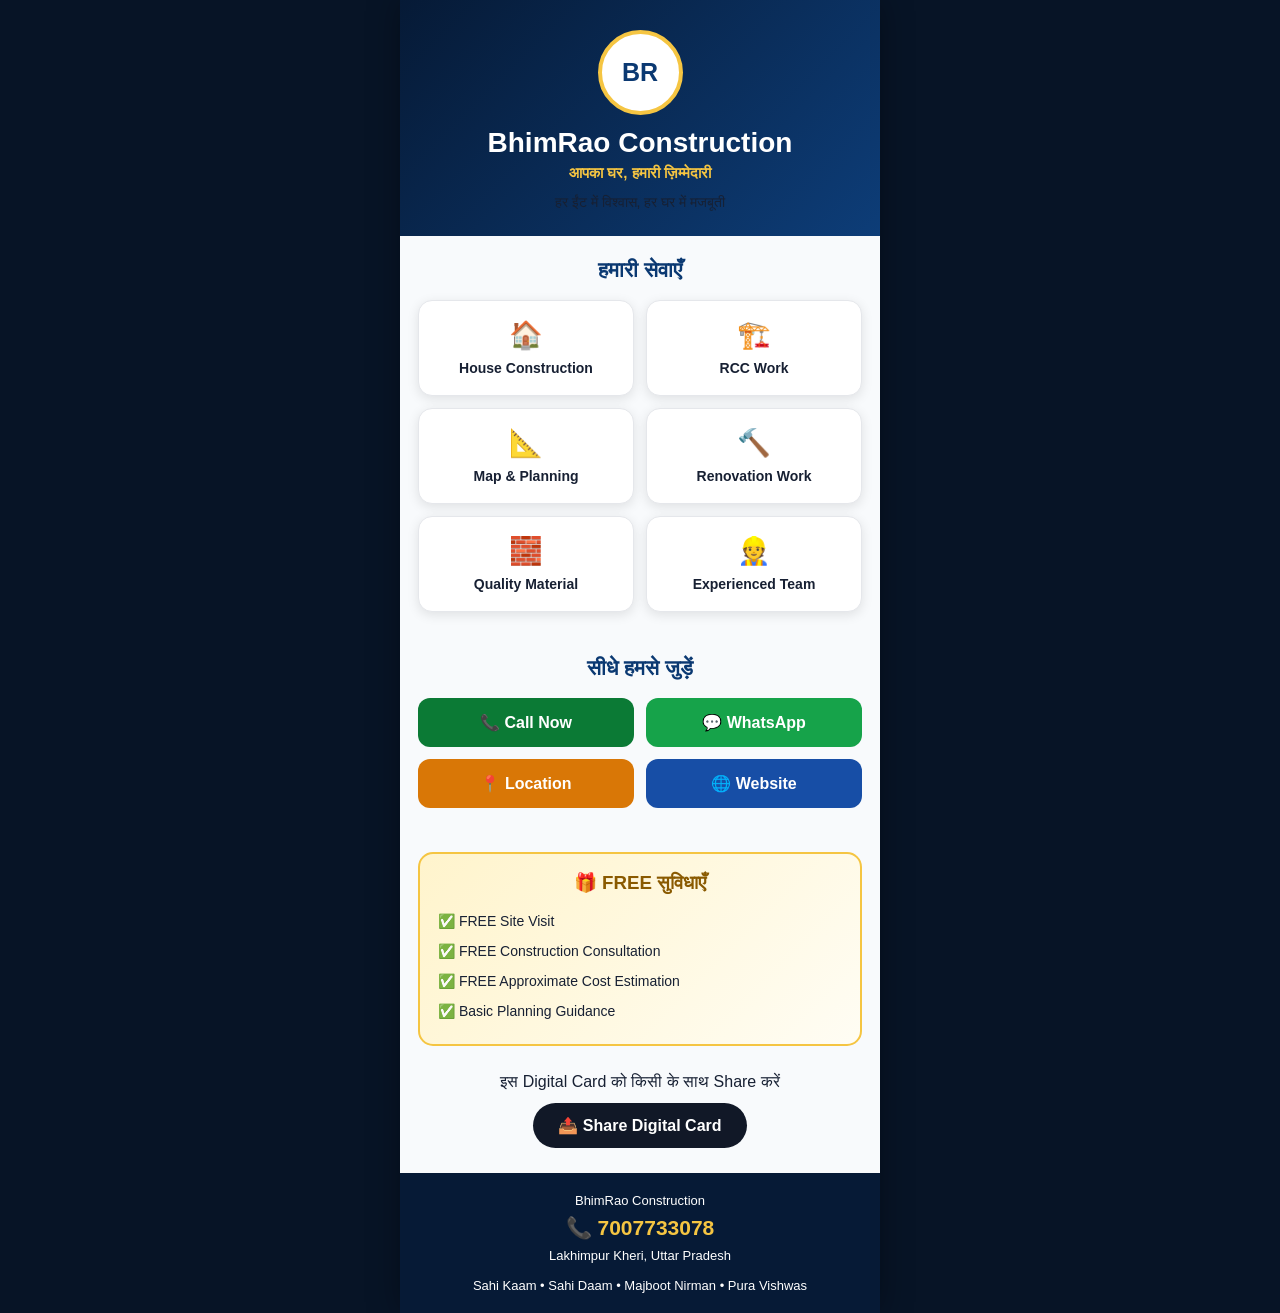
==== digital-card.html @ 35ced1f7 "Create digital-card.html" ====
<!DOCTYPE html>
<html lang="hi">
<head>
<meta charset="UTF-8">
<meta name="viewport" content="width=device-width, initial-scale=1.0">

<title>BhimRao Construction | Digital Visiting Card</title>

<style>
*{
    box-sizing:border-box;
    margin:0;
    padding:0;
}

body{
    font-family:Arial, sans-serif;
    background:#071426;
    color:#ffffff;
    min-height:100vh;
}

.card{
    width:100%;
    max-width:480px;
    margin:auto;
    background:#f8fafc;
    color:#172033;
    min-height:100vh;
    box-shadow:0 0 30px rgba(0,0,0,.35);
}

/* HEADER */
.header{
    background:linear-gradient(135deg,#061a36,#0d3d78);
    padding:30px 20px 25px;
    text-align:center;
}

.logo{
    width:85px;
    height:85px;
    border-radius:50%;
    background:#ffffff;
    margin:0 auto 12px;
    display:flex;
    align-items:center;
    justify-content:center;
    color:#0b3972;
    font-size:25px;
    font-weight:900;
    border:4px solid #f5c542;
}

.header h1{
    font-size:28px;
    color:#ffffff;
}

.header h2{
    font-size:15px;
    color:#f5c542;
    margin-top:5px;
}

.tagline{
    margin-top:12px;
    font-size:14px;
}

/* SERVICES */
.section{
    padding:22px 18px;
}

.section-title{
    text-align:center;
    font-size:21px;
    color:#0b3972;
    margin-bottom:18px;
}

.services{
    display:grid;
    grid-template-columns:1fr 1fr;
    gap:12px;
}

.service{
    background:white;
    border-radius:14px;
    padding:18px 10px;
    text-align:center;
    box-shadow:0 3px 12px rgba(0,0,0,.10);
    border:1px solid #e5e7eb;
}

.service-icon{
    font-size:27px;
    margin-bottom:8px;
}

.service strong{
    font-size:14px;
}

/* CONTACT BUTTONS */
.contact-buttons{
    display:grid;
    grid-template-columns:1fr 1fr;
    gap:12px;
}

.btn{
    text-decoration:none;
    color:white;
    padding:15px 10px;
    border-radius:12px;
    text-align:center;
    font-weight:bold;
    display:block;
}

.call{
    background:#0b7a35;
}

.whatsapp{
    background:#16a34a;
}

.location{
    background:#d97706;
}

.website{
    background:#174ea6;
}

/* FREE SERVICES */
.free-box{
    background:linear-gradient(135deg,#fff4cc,#fffdf4);
    border:2px solid #f5c542;
    border-radius:15px;
    padding:18px;
}

.free-box h3{
    text-align:center;
    color:#8a5a00;
    margin-bottom:12px;
}

.free-item{
    padding:7px 0;
    font-size:14px;
}

/* SHARE */
.share{
    text-align:center;
    padding:5px 20px 25px;
}

.share-btn{
    display:inline-block;
    background:#111827;
    color:white;
    text-decoration:none;
    padding:13px 25px;
    border-radius:30px;
    font-weight:bold;
}

/* FOOTER */
.footer{
    background:#061a36;
    color:white;
    text-align:center;
    padding:20px 15px;
    font-size:13px;
}

.phone{
    color:#f5c542;
    font-size:21px;
    font-weight:bold;
    margin:8px 0;
}
</style>
</head>

<body>

<div class="card">

    <!-- HEADER -->
    <div class="header">

        <div class="logo">BR</div>

        <h1>BhimRao Construction</h1>

        <h2>आपका घर, हमारी ज़िम्मेदारी</h2>

        <p class="tagline">
            हर ईंट में विश्वास, हर घर में मजबूती
        </p>

    </div>


    <!-- SERVICES -->
    <div class="section">

        <h2 class="section-title">हमारी सेवाएँ</h2>

        <div class="services">

            <div class="service">
                <div class="service-icon">🏠</div>
                <strong>House Construction</strong>
            </div>

            <div class="service">
                <div class="service-icon">🏗️</div>
                <strong>RCC Work</strong>
            </div>

            <div class="service">
                <div class="service-icon">📐</div>
                <strong>Map & Planning</strong>
            </div>

            <div class="service">
                <div class="service-icon">🔨</div>
                <strong>Renovation Work</strong>
            </div>

            <div class="service">
                <div class="service-icon">🧱</div>
                <strong>Quality Material</strong>
            </div>

            <div class="service">
                <div class="service-icon">👷</div>
                <strong>Experienced Team</strong>
            </div>

        </div>

    </div>


    <!-- CONTACT -->
    <div class="section">

        <h2 class="section-title">सीधे हमसे जुड़ें</h2>

        <div class="contact-buttons">

            <a class="btn call" href="tel:7007733078">
                📞 Call Now
            </a>

            <a class="btn whatsapp"
               href="https://wa.me/917007733078?text=Namaste%20BhimRao%20Construction%2C%20mujhe%20construction%20ke%20baare%20mein%20jankari%20chahiye.">
                💬 WhatsApp
            </a>

            <a class="btn location"
               href="https://www.google.com/maps/search/?api=1&query=Lakhimpur%20Kheri%2C%20Uttar%20Pradesh"
               target="_blank">
                📍 Location
            </a>

            <a class="btn website"
               href="https://abhisu90-web.github.io/bhimrao-construction/"
               target="_blank">
                🌐 Website
            </a>

        </div>

    </div>


    <!-- FREE SERVICES -->
    <div class="section">

        <div class="free-box">

            <h3>🎁 FREE सुविधाएँ</h3>

            <div class="free-item">
                ✅ FREE Site Visit
            </div>

            <div class="free-item">
                ✅ FREE Construction Consultation
            </div>

            <div class="free-item">
                ✅ FREE Approximate Cost Estimation
            </div>

            <div class="free-item">
                ✅ Basic Planning Guidance
            </div>

        </div>

    </div>


    <!-- SHARE -->
    <div class="share">

        <p style="margin-bottom:12px;">
            इस Digital Card को किसी के साथ Share करें
        </p>

        <a class="share-btn"
           href="javascript:void(0)"
           onclick="shareCard()">
            📤 Share Digital Card
        </a>

    </div>


    <!-- FOOTER -->
    <div class="footer">

        <div>BhimRao Construction</div>

        <div class="phone">
            📞 7007733078
        </div>

        <div>
            Lakhimpur Kheri, Uttar Pradesh
        </div>

        <br>

        <div>
            Sahi Kaam • Sahi Daam • Majboot Nirman • Pura Vishwas
        </div>

    </div>

</div>


<script>

function shareCard(){

    if(navigator.share){

        navigator.share({
            title:"BhimRao Construction",
            text:"BhimRao Construction का Digital Visiting Card",
            url:window.location.href
        });

    }else{

        navigator.clipboard.writeText(window.location.href);

        alert("Digital Card का Link Copy हो गया है।");

    }

}

</script>

</body>
</html>
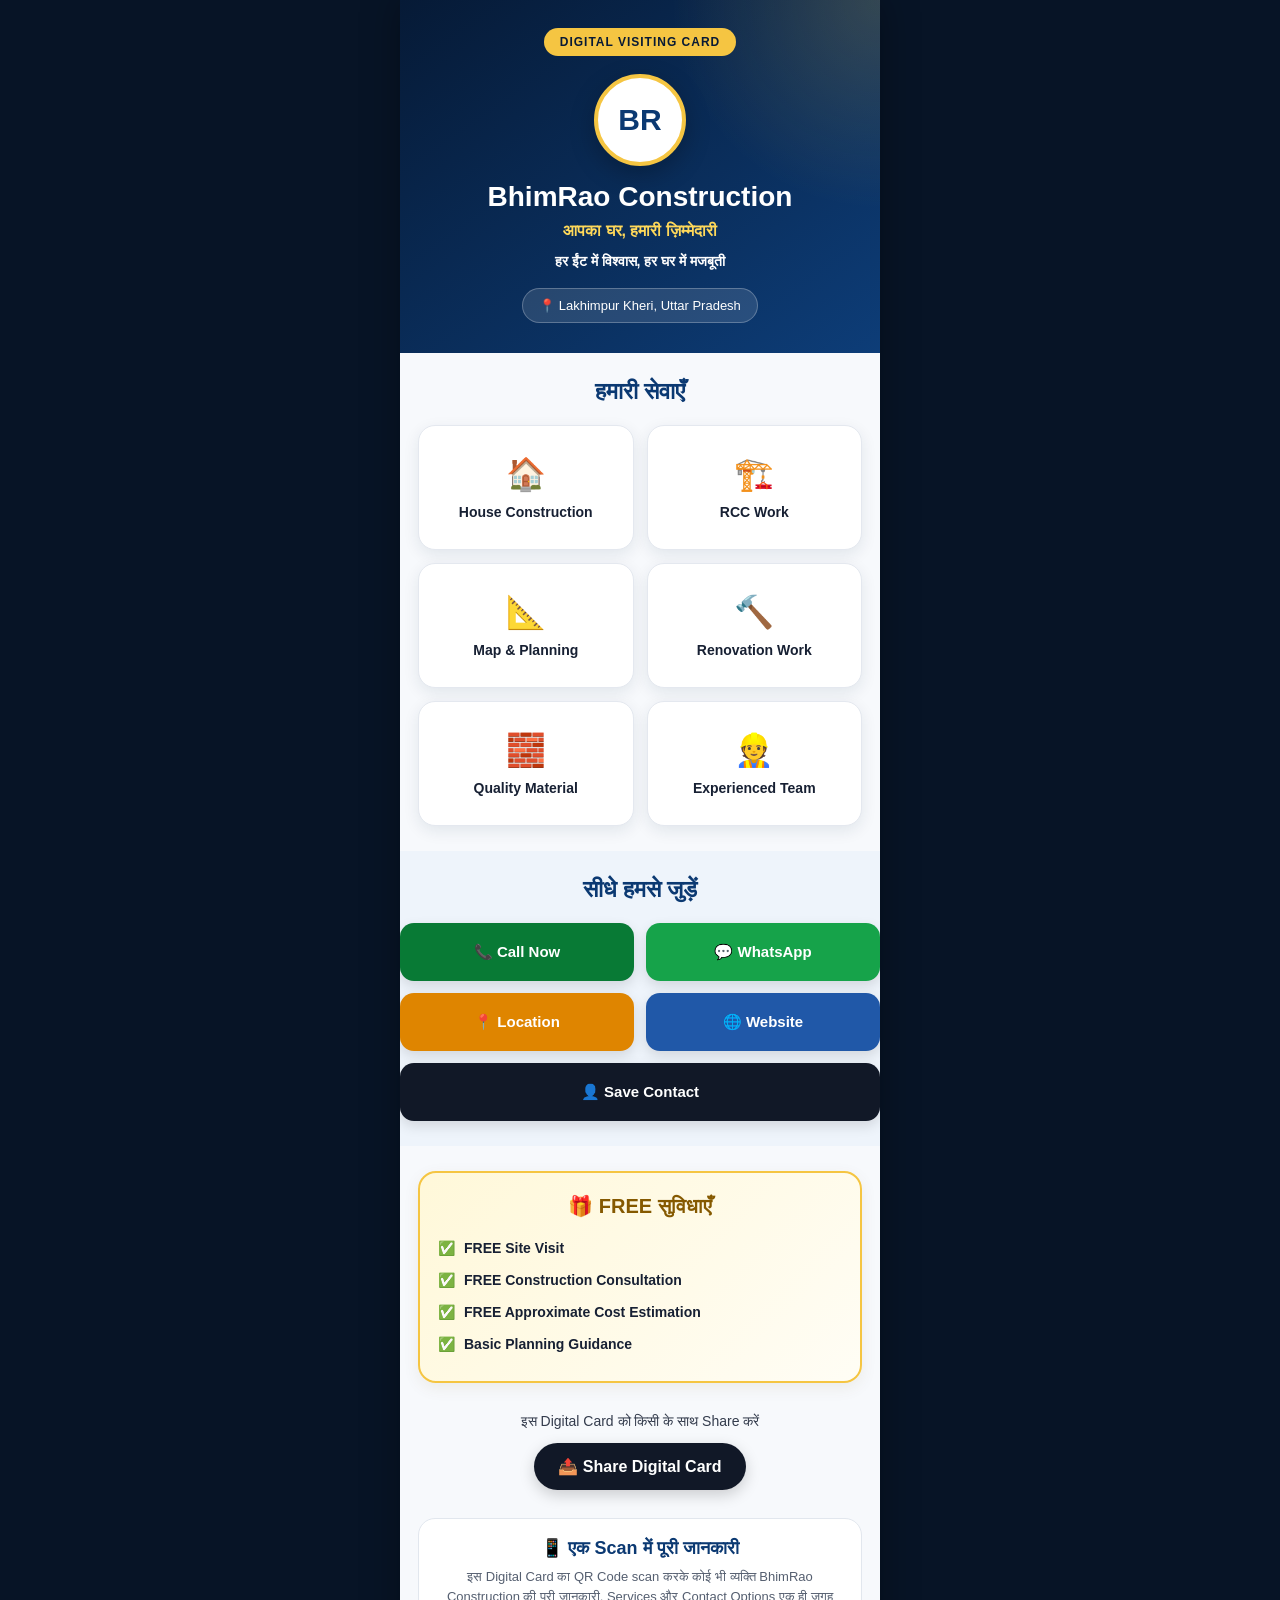
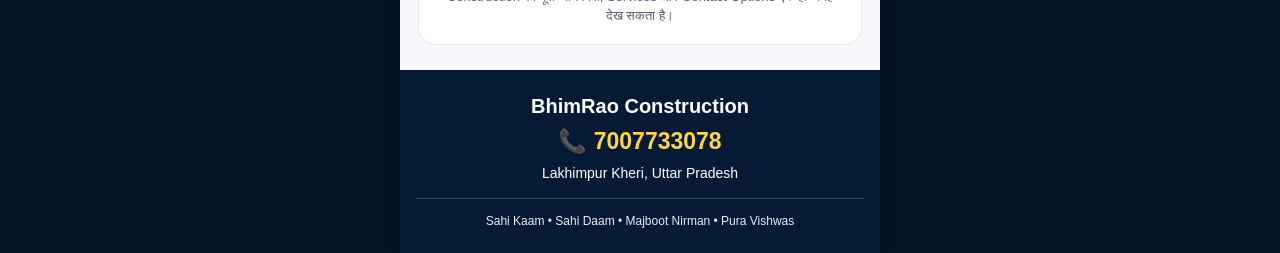
==== commit 114e04c9: "Update digital-card.html" ====
--- a/digital-card.html
+++ b/digital-card.html
@@ -13,116 +13,191 @@
     padding:0;
 }
 
+html{
+    scroll-behavior:smooth;
+}
+
 body{
-    font-family:Arial, sans-serif;
+    font-family:Arial, Helvetica, sans-serif;
     background:#071426;
-    color:#ffffff;
-    min-height:100vh;
+    color:#172033;
 }
 
 .card{
     width:100%;
     max-width:480px;
     margin:auto;
-    background:#f8fafc;
-    color:#172033;
+    background:#f7f9fc;
     min-height:100vh;
-    box-shadow:0 0 30px rgba(0,0,0,.35);
-}
-
-/* HEADER */
+    overflow:hidden;
+    box-shadow:0 0 35px rgba(0,0,0,.35);
+}
+
+/* ================= HEADER ================= */
+
 .header{
-    background:linear-gradient(135deg,#061a36,#0d3d78);
-    padding:30px 20px 25px;
+    background:
+    radial-gradient(circle at top right,rgba(245,197,66,.18),transparent 35%),
+    linear-gradient(145deg,#061a36,#0d3d78);
+
+    color:white;
     text-align:center;
+    padding:28px 18px 30px;
+}
+
+.badge{
+    display:inline-block;
+    background:#f5c542;
+    color:#081a35;
+    padding:7px 16px;
+    border-radius:30px;
+    font-size:12px;
+    font-weight:800;
+    letter-spacing:1px;
+    margin-bottom:18px;
 }
 
 .logo{
-    width:85px;
-    height:85px;
+    width:92px;
+    height:92px;
+    margin:auto;
     border-radius:50%;
-    background:#ffffff;
-    margin:0 auto 12px;
+    background:white;
+    border:4px solid #f5c542;
+
     display:flex;
     align-items:center;
     justify-content:center;
+
     color:#0b3972;
-    font-size:25px;
+    font-size:30px;
     font-weight:900;
-    border:4px solid #f5c542;
+
+    box-shadow:0 8px 25px rgba(0,0,0,.25);
 }
 
 .header h1{
     font-size:28px;
+    margin-top:15px;
+    line-height:1.15;
+}
+
+.header h2{
+    color:#ffd95a;
+    font-size:16px;
+    margin-top:9px;
+}
+
+.tagline{
+    margin-top:13px;
     color:#ffffff;
-}
-
-.header h2{
-    font-size:15px;
-    color:#f5c542;
-    margin-top:5px;
-}
-
-.tagline{
-    margin-top:12px;
     font-size:14px;
-}
-
-/* SERVICES */
+    font-weight:600;
+}
+
+/* ================= LOCATION ================= */
+
+.location-top{
+    margin:18px auto 0;
+    display:inline-block;
+    padding:9px 16px;
+    background:rgba(255,255,255,.12);
+    border:1px solid rgba(255,255,255,.25);
+    border-radius:25px;
+    font-size:13px;
+}
+
+/* ================= SECTION ================= */
+
 .section{
-    padding:22px 18px;
+    padding:25px 18px;
 }
 
 .section-title{
     text-align:center;
-    font-size:21px;
     color:#0b3972;
-    margin-bottom:18px;
-}
+    font-size:23px;
+    margin-bottom:20px;
+    font-weight:800;
+}
+
+/* ================= SERVICES ================= */
 
 .services{
     display:grid;
     grid-template-columns:1fr 1fr;
-    gap:12px;
+    gap:13px;
 }
 
 .service{
-    background:white;
-    border-radius:14px;
+    background:#ffffff;
+    min-height:125px;
+
+    border-radius:17px;
     padding:18px 10px;
+
+    display:flex;
+    flex-direction:column;
+    align-items:center;
+    justify-content:center;
+
     text-align:center;
-    box-shadow:0 3px 12px rgba(0,0,0,.10);
-    border:1px solid #e5e7eb;
+
+    border:1px solid #e4e8ef;
+    box-shadow:0 5px 16px rgba(15,40,70,.09);
 }
 
 .service-icon{
-    font-size:27px;
-    margin-bottom:8px;
+    font-size:32px;
+    margin-bottom:10px;
 }
 
 .service strong{
     font-size:14px;
-}
-
-/* CONTACT BUTTONS */
-.contact-buttons{
+    line-height:1.3;
+    color:#172033;
+}
+
+/* ================= CONNECT ================= */
+
+.connect{
+    background:#eef4fb;
+    padding-top:25px;
+    padding-bottom:25px;
+}
+
+.buttons{
     display:grid;
     grid-template-columns:1fr 1fr;
     gap:12px;
 }
 
 .btn{
+    min-height:58px;
+
+    border-radius:14px;
+
+    color:white;
     text-decoration:none;
-    color:white;
-    padding:15px 10px;
-    border-radius:12px;
-    text-align:center;
-    font-weight:bold;
-    display:block;
+
+    display:flex;
+    align-items:center;
+    justify-content:center;
+
+    font-size:15px;
+    font-weight:800;
+
+    box-shadow:0 5px 13px rgba(0,0,0,.12);
+
+    transition:.2s;
+}
+
+.btn:active{
+    transform:scale(.97);
 }
 
 .call{
-    background:#0b7a35;
+    background:#087a35;
 }
 
 .whatsapp{
@@ -130,225 +205,379 @@
 }
 
 .location{
-    background:#d97706;
+    background:#df8500;
 }
 
 .website{
-    background:#174ea6;
-}
-
-/* FREE SERVICES */
+    background:#2058a8;
+}
+
+.save{
+    grid-column:1 / -1;
+    background:#111827;
+}
+
+/* ================= FREE ================= */
+
 .free-box{
-    background:linear-gradient(135deg,#fff4cc,#fffdf4);
+    background:
+    linear-gradient(135deg,#fff8d9,#fffdf5);
+
     border:2px solid #f5c542;
-    border-radius:15px;
-    padding:18px;
-}
-
-.free-box h3{
+    border-radius:18px;
+    padding:21px 18px;
+
+    box-shadow:0 5px 16px rgba(100,80,10,.08);
+}
+
+.free-title{
     text-align:center;
-    color:#8a5a00;
-    margin-bottom:12px;
+    color:#855900;
+    font-size:20px;
+    font-weight:800;
+    margin-bottom:14px;
 }
 
 .free-item{
-    padding:7px 0;
+    display:flex;
+    gap:9px;
+    padding:8px 0;
     font-size:14px;
-}
-
-/* SHARE */
+    font-weight:600;
+}
+
+/* ================= SHARE ================= */
+
 .share{
     text-align:center;
-    padding:5px 20px 25px;
+    padding:5px 20px 28px;
+}
+
+.share-text{
+    font-size:14px;
+    margin-bottom:13px;
+    color:#343c4d;
 }
 
 .share-btn{
-    display:inline-block;
+    display:inline-flex;
+    align-items:center;
+    justify-content:center;
+
     background:#111827;
     color:white;
+
+    padding:14px 24px;
+    border-radius:30px;
+
+    font-weight:800;
     text-decoration:none;
-    padding:13px 25px;
-    border-radius:30px;
-    font-weight:bold;
-}
-
-/* FOOTER */
+
+    box-shadow:0 5px 15px rgba(0,0,0,.18);
+}
+
+/* ================= QR INFO ================= */
+
+.qr-info{
+    margin:0 18px 25px;
+    padding:18px;
+
+    background:#ffffff;
+    border-radius:17px;
+
+    border:1px solid #e2e7ee;
+
+    text-align:center;
+}
+
+.qr-info h3{
+    color:#0b3972;
+    font-size:18px;
+    margin-bottom:8px;
+}
+
+.qr-info p{
+    color:#555f70;
+    font-size:13px;
+    line-height:1.5;
+}
+
+/* ================= FOOTER ================= */
+
 .footer{
     background:#061a36;
     color:white;
     text-align:center;
-    padding:20px 15px;
-    font-size:13px;
-}
-
-.phone{
-    color:#f5c542;
-    font-size:21px;
-    font-weight:bold;
-    margin:8px 0;
+    padding:25px 15px;
+}
+
+.footer-brand{
+    font-size:20px;
+    font-weight:800;
+}
+
+.footer-phone{
+    color:#ffd34f;
+    font-size:23px;
+    font-weight:900;
+    margin:10px 0;
+}
+
+.footer-location{
+    font-size:14px;
+}
+
+.footer-line{
+    margin-top:17px;
+    padding-top:15px;
+    border-top:1px solid rgba(255,255,255,.18);
+    font-size:12px;
+    color:#e7edf7;
+}
+
+/* ================= SMALL MOBILE ================= */
+
+@media(max-width:360px){
+
+    .header h1{
+        font-size:24px;
+    }
+
+    .service{
+        min-height:115px;
+    }
+
+    .btn{
+        font-size:13px;
+    }
 }
 </style>
 </head>
 
+
 <body>
 
 <div class="card">
 
-    <!-- HEADER -->
-    <div class="header">
-
-        <div class="logo">BR</div>
-
-        <h1>BhimRao Construction</h1>
-
-        <h2>आपका घर, हमारी ज़िम्मेदारी</h2>
-
-        <p class="tagline">
-            हर ईंट में विश्वास, हर घर में मजबूती
-        </p>
-
-    </div>
-
-
-    <!-- SERVICES -->
-    <div class="section">
-
-        <h2 class="section-title">हमारी सेवाएँ</h2>
-
-        <div class="services">
-
-            <div class="service">
-                <div class="service-icon">🏠</div>
-                <strong>House Construction</strong>
-            </div>
-
-            <div class="service">
-                <div class="service-icon">🏗️</div>
-                <strong>RCC Work</strong>
-            </div>
-
-            <div class="service">
-                <div class="service-icon">📐</div>
-                <strong>Map & Planning</strong>
-            </div>
-
-            <div class="service">
-                <div class="service-icon">🔨</div>
-                <strong>Renovation Work</strong>
-            </div>
-
-            <div class="service">
-                <div class="service-icon">🧱</div>
-                <strong>Quality Material</strong>
-            </div>
-
-            <div class="service">
-                <div class="service-icon">👷</div>
-                <strong>Experienced Team</strong>
-            </div>
-
-        </div>
-
-    </div>
-
-
-    <!-- CONTACT -->
-    <div class="section">
-
-        <h2 class="section-title">सीधे हमसे जुड़ें</h2>
-
-        <div class="contact-buttons">
-
-            <a class="btn call" href="tel:7007733078">
-                📞 Call Now
-            </a>
-
-            <a class="btn whatsapp"
-               href="https://wa.me/917007733078?text=Namaste%20BhimRao%20Construction%2C%20mujhe%20construction%20ke%20baare%20mein%20jankari%20chahiye.">
-                💬 WhatsApp
-            </a>
-
-            <a class="btn location"
-               href="https://www.google.com/maps/search/?api=1&query=Lakhimpur%20Kheri%2C%20Uttar%20Pradesh"
-               target="_blank">
-                📍 Location
-            </a>
-
-            <a class="btn website"
-               href="https://abhisu90-web.github.io/bhimrao-construction/"
-               target="_blank">
-                🌐 Website
-            </a>
-
-        </div>
-
-    </div>
-
-
-    <!-- FREE SERVICES -->
-    <div class="section">
-
-        <div class="free-box">
-
-            <h3>🎁 FREE सुविधाएँ</h3>
-
-            <div class="free-item">
-                ✅ FREE Site Visit
-            </div>
-
-            <div class="free-item">
-                ✅ FREE Construction Consultation
-            </div>
-
-            <div class="free-item">
-                ✅ FREE Approximate Cost Estimation
-            </div>
-
-            <div class="free-item">
-                ✅ Basic Planning Guidance
-            </div>
-
-        </div>
-
-    </div>
-
-
-    <!-- SHARE -->
-    <div class="share">
-
-        <p style="margin-bottom:12px;">
-            इस Digital Card को किसी के साथ Share करें
-        </p>
-
-        <a class="share-btn"
-           href="javascript:void(0)"
-           onclick="shareCard()">
-            📤 Share Digital Card
+<!-- ================= HEADER ================= -->
+
+<header class="header">
+
+    <div class="badge">
+        DIGITAL VISITING CARD
+    </div>
+
+    <div class="logo">
+        BR
+    </div>
+
+    <h1>
+        BhimRao Construction
+    </h1>
+
+    <h2>
+        आपका घर, हमारी ज़िम्मेदारी
+    </h2>
+
+    <p class="tagline">
+        हर ईंट में विश्वास, हर घर में मजबूती
+    </p>
+
+    <div class="location-top">
+        📍 Lakhimpur Kheri, Uttar Pradesh
+    </div>
+
+</header>
+
+
+<!-- ================= SERVICES ================= -->
+
+<section class="section">
+
+    <h2 class="section-title">
+        हमारी सेवाएँ
+    </h2>
+
+    <div class="services">
+
+        <div class="service">
+            <div class="service-icon">🏠</div>
+            <strong>House Construction</strong>
+        </div>
+
+        <div class="service">
+            <div class="service-icon">🏗️</div>
+            <strong>RCC Work</strong>
+        </div>
+
+        <div class="service">
+            <div class="service-icon">📐</div>
+            <strong>Map & Planning</strong>
+        </div>
+
+        <div class="service">
+            <div class="service-icon">🔨</div>
+            <strong>Renovation Work</strong>
+        </div>
+
+        <div class="service">
+            <div class="service-icon">🧱</div>
+            <strong>Quality Material</strong>
+        </div>
+
+        <div class="service">
+            <div class="service-icon">👷</div>
+            <strong>Experienced Team</strong>
+        </div>
+
+    </div>
+
+</section>
+
+
+<!-- ================= CONNECT ================= -->
+
+<section class="connect">
+
+    <h2 class="section-title">
+        सीधे हमसे जुड़ें
+    </h2>
+
+    <div class="buttons">
+
+        <a
+        class="btn call"
+        href="tel:7007733078">
+        📞 Call Now
         </a>
 
-    </div>
-
-
-    <!-- FOOTER -->
-    <div class="footer">
-
-        <div>BhimRao Construction</div>
-
-        <div class="phone">
-            📞 7007733078
-        </div>
-
-        <div>
-            Lakhimpur Kheri, Uttar Pradesh
-        </div>
-
-        <br>
-
-        <div>
-            Sahi Kaam • Sahi Daam • Majboot Nirman • Pura Vishwas
-        </div>
-
-    </div>
+
+        <a
+        class="btn whatsapp"
+        href="https://wa.me/917007733078?text=Namaste%20BhimRao%20Construction%2C%20mujhe%20construction%20ke%20baare%20mein%20jankari%20chahiye.">
+        💬 WhatsApp
+        </a>
+
+
+        <a
+        class="btn location"
+        href="https://www.google.com/maps/search/?api=1&query=Lakhimpur%20Kheri%2C%20Uttar%20Pradesh"
+        target="_blank">
+        📍 Location
+        </a>
+
+
+        <a
+        class="btn website"
+        href="https://abhisu90-web.github.io/bhimrao-construction/"
+        target="_blank">
+        🌐 Website
+        </a>
+
+
+        <a
+        class="btn save"
+        href="tel:7007733078">
+        👤 Save Contact
+        </a>
+
+    </div>
+
+</section>
+
+
+<!-- ================= FREE SERVICES ================= -->
+
+<section class="section">
+
+    <div class="free-box">
+
+        <div class="free-title">
+            🎁 FREE सुविधाएँ
+        </div>
+
+        <div class="free-item">
+            <span>✅</span>
+            <span>FREE Site Visit</span>
+        </div>
+
+        <div class="free-item">
+            <span>✅</span>
+            <span>FREE Construction Consultation</span>
+        </div>
+
+        <div class="free-item">
+            <span>✅</span>
+            <span>FREE Approximate Cost Estimation</span>
+        </div>
+
+        <div class="free-item">
+            <span>✅</span>
+            <span>Basic Planning Guidance</span>
+        </div>
+
+    </div>
+
+</section>
+
+
+<!-- ================= SHARE ================= -->
+
+<section class="share">
+
+    <p class="share-text">
+        इस Digital Card को किसी के साथ Share करें
+    </p>
+
+    <a
+    class="share-btn"
+    href="javascript:void(0)"
+    onclick="shareCard()">
+    📤 Share Digital Card
+    </a>
+
+</section>
+
+
+<!-- ================= QR EXPLANATION ================= -->
+
+<div class="qr-info">
+
+    <h3>
+        📱 एक Scan में पूरी जानकारी
+    </h3>
+
+    <p>
+        इस Digital Card का QR Code scan करके
+        कोई भी व्यक्ति BhimRao Construction की
+        पूरी जानकारी, Services और Contact Options
+        एक ही जगह देख सकता है।
+    </p>
+
+</div>
+
+
+<!-- ================= FOOTER ================= -->
+
+<footer class="footer">
+
+    <div class="footer-brand">
+        BhimRao Construction
+    </div>
+
+    <div class="footer-phone">
+        📞 7007733078
+    </div>
+
+    <div class="footer-location">
+        Lakhimpur Kheri, Uttar Pradesh
+    </div>
+
+    <div class="footer-line">
+        Sahi Kaam • Sahi Daam • Majboot Nirman • Pura Vishwas
+    </div>
+
+</footer>
 
 </div>
 
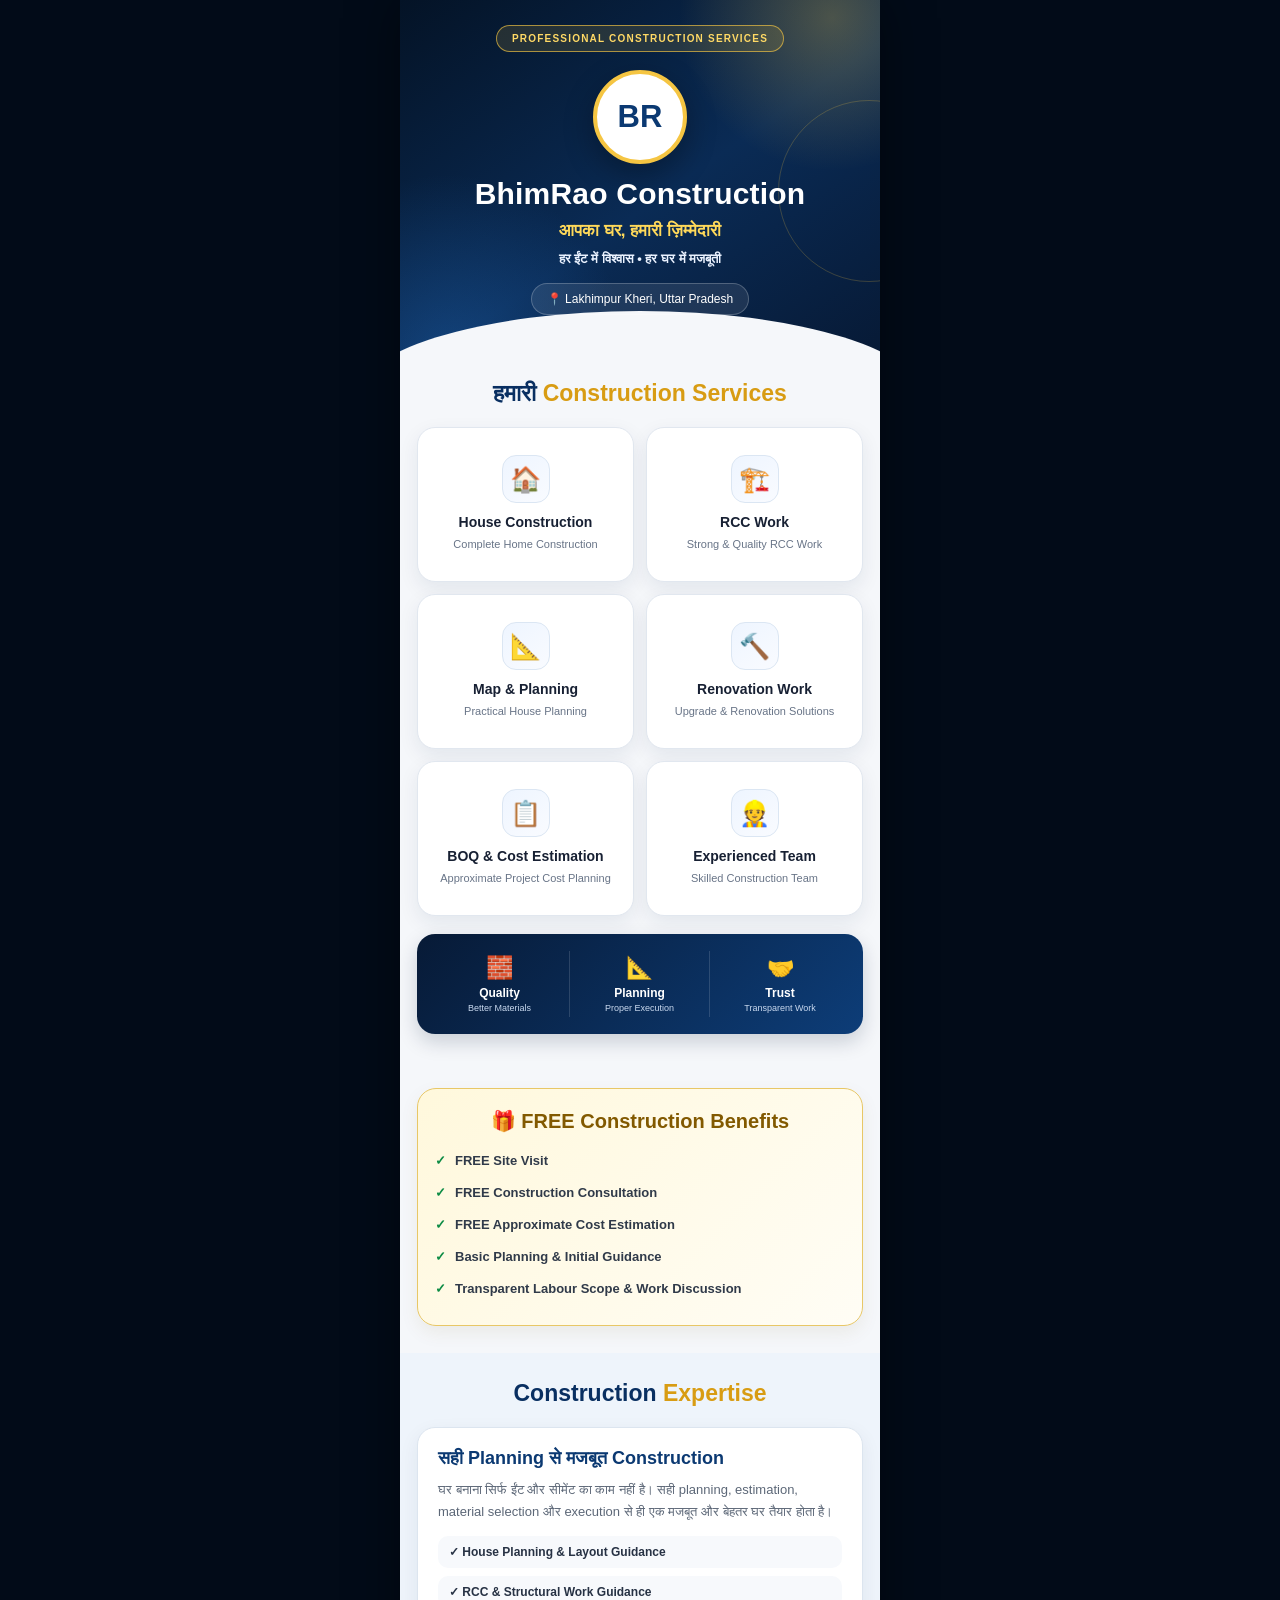
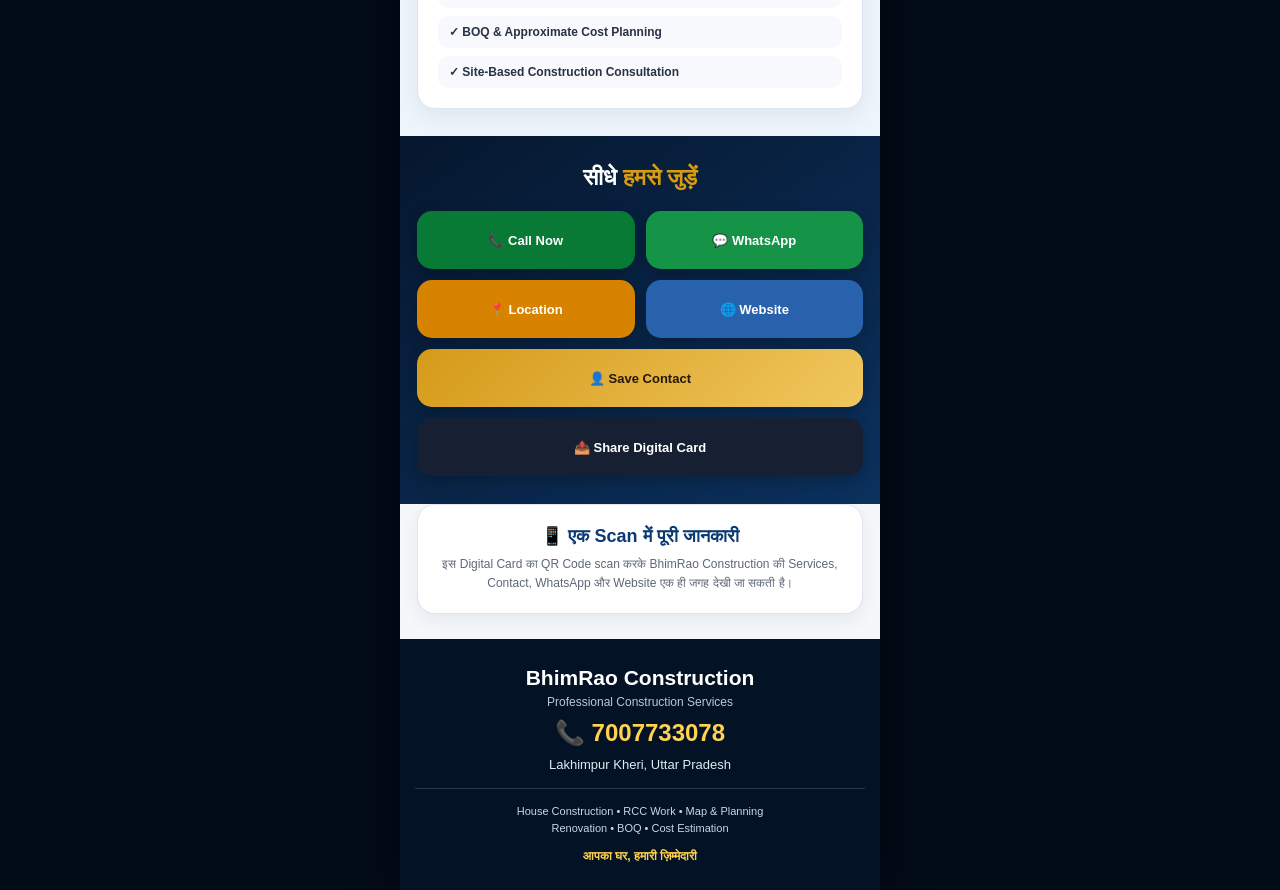
==== commit db9d3542: "Update digital-card.html" ====
--- a/digital-card.html
+++ b/digital-card.html
@@ -1,12 +1,29 @@
 <!DOCTYPE html>
 <html lang="hi">
 <head>
+
 <meta charset="UTF-8">
-<meta name="viewport" content="width=device-width, initial-scale=1.0">
-
-<title>BhimRao Construction | Digital Visiting Card</title>
+
+<meta name="viewport"
+content="width=device-width, initial-scale=1.0">
+
+<meta name="theme-color"
+content="#071426">
+
+<meta name="description"
+content="BhimRao Construction | House Construction, RCC Work, Map & Planning, Renovation, BOQ & Cost Estimation">
+
+<title>
+BhimRao Construction | Digital Card
+</title>
+
 
 <style>
+
+/* =====================================================
+   RESET
+===================================================== */
+
 *{
     box-sizing:border-box;
     margin:0;
@@ -18,370 +35,1032 @@
 }
 
 body{
-    font-family:Arial, Helvetica, sans-serif;
-    background:#071426;
+
+    font-family:
+    Arial,
+    Helvetica,
+    sans-serif;
+
+    background:#020b18;
+
     color:#172033;
-}
+
+    min-height:100vh;
+}
+
+
+/* =====================================================
+   MAIN CARD
+===================================================== */
 
 .card{
+
     width:100%;
+
     max-width:480px;
+
     margin:auto;
+
+    min-height:100vh;
+
+    background:#f5f7fa;
+
+    overflow:hidden;
+
+    box-shadow:
+    0 0 50px rgba(0,0,0,.45);
+}
+
+
+/* =====================================================
+   PREMIUM HEADER
+===================================================== */
+
+.header{
+
+    position:relative;
+
+    overflow:hidden;
+
+    color:white;
+
+    text-align:center;
+
+    padding:
+    25px
+    18px
+    38px;
+
+    background:
+
+    radial-gradient(
+        circle at 90% 5%,
+        rgba(245,197,66,.28),
+        transparent 28%
+    ),
+
+    radial-gradient(
+        circle at 10% 100%,
+        rgba(34,108,190,.35),
+        transparent 32%
+    ),
+
+    linear-gradient(
+        145deg,
+        #041326,
+        #0a2b55 55%,
+        #071a36
+    );
+}
+
+
+/* decorative line */
+
+.header:before{
+
+    content:"";
+
+    position:absolute;
+
+    width:180px;
+    height:180px;
+
+    right:-80px;
+    top:100px;
+
+    border:
+    1px solid
+    rgba(245,197,66,.22);
+
+    border-radius:50%;
+
+}
+
+
+/* bottom curve */
+
+.header:after{
+
+    content:"";
+
+    position:absolute;
+
+    left:-10%;
+
+    bottom:-48px;
+
+    width:120%;
+
+    height:90px;
+
+    background:#f5f7fa;
+
+    border-radius:
+    50% 50% 0 0 /
+    100% 100% 0 0;
+
+}
+
+
+/* =====================================================
+   BADGE
+===================================================== */
+
+.badge{
+
+    display:inline-block;
+
+    padding:
+    7px
+    15px;
+
+    border-radius:30px;
+
+    background:
+    rgba(245,197,66,.13);
+
+    border:
+    1px solid
+    rgba(245,197,66,.65);
+
+    color:#ffd965;
+
+    font-size:10px;
+
+    font-weight:900;
+
+    letter-spacing:1.2px;
+
+    position:relative;
+
+    z-index:2;
+}
+
+
+/* =====================================================
+   LOGO
+===================================================== */
+
+.logo{
+
+    width:94px;
+    height:94px;
+
+    margin:
+    18px
+    auto
+    13px;
+
+    background:white;
+
+    border:
+    4px solid
+    #f5c542;
+
+    border-radius:50%;
+
+    display:flex;
+
+    align-items:center;
+
+    justify-content:center;
+
+    color:#0b3972;
+
+    font-size:31px;
+
+    font-weight:900;
+
+    position:relative;
+
+    z-index:2;
+
+    box-shadow:
+    0 10px 30px
+    rgba(0,0,0,.30);
+}
+
+
+/* =====================================================
+   BUSINESS NAME
+===================================================== */
+
+.header h1{
+
+    position:relative;
+
+    z-index:2;
+
+    font-size:30px;
+
+    line-height:1.15;
+
+    font-weight:900;
+
+    letter-spacing:.2px;
+}
+
+
+.header h2{
+
+    position:relative;
+
+    z-index:2;
+
+    color:#ffd95a;
+
+    font-size:17px;
+
+    margin-top:9px;
+
+    font-weight:800;
+}
+
+
+.tagline{
+
+    position:relative;
+
+    z-index:2;
+
+    margin-top:10px;
+
+    font-size:13px;
+
+    color:#eaf2ff;
+
+    font-weight:600;
+}
+
+
+/* =====================================================
+   LOCATION
+===================================================== */
+
+.location-top{
+
+    position:relative;
+
+    z-index:2;
+
+    display:inline-block;
+
+    margin-top:16px;
+
+    padding:
+    8px
+    15px;
+
+    border-radius:30px;
+
+    background:
+    rgba(255,255,255,.09);
+
+    border:
+    1px solid
+    rgba(255,255,255,.22);
+
+    font-size:12px;
+}
+
+
+/* =====================================================
+   SECTION
+===================================================== */
+
+.section{
+
+    padding:
+    27px
+    17px;
+}
+
+
+.section-title{
+
+    text-align:center;
+
+    color:#092f61;
+
+    font-size:23px;
+
+    font-weight:900;
+
+    margin-bottom:20px;
+}
+
+
+.section-title span{
+
+    color:#d89c13;
+}
+
+
+/* =====================================================
+   SERVICES
+===================================================== */
+
+.services{
+
+    display:grid;
+
+    grid-template-columns:
+    1fr 1fr;
+
+    gap:12px;
+}
+
+
+.service{
+
+    min-height:155px;
+
+    background:white;
+
+    border:
+    1px solid
+    #e1e7ef;
+
+    border-radius:18px;
+
+    padding:
+    16px
+    9px;
+
+    display:flex;
+
+    flex-direction:column;
+
+    justify-content:center;
+
+    align-items:center;
+
+    text-align:center;
+
+    box-shadow:
+    0 7px 20px
+    rgba(13,43,76,.08);
+
+    transition:
+    transform .2s,
+    box-shadow .2s;
+}
+
+
+.service:active{
+
+    transform:
+    translateY(2px);
+
+}
+
+
+.service-icon{
+
+    width:48px;
+    height:48px;
+
+    border-radius:14px;
+
+    display:flex;
+
+    align-items:center;
+
+    justify-content:center;
+
+    background:
+    linear-gradient(
+        145deg,
+        #eef5ff,
+        #f9fbff
+    );
+
+    font-size:25px;
+
+    margin-bottom:10px;
+
+    border:
+    1px solid
+    #dbe6f3;
+}
+
+
+.service strong{
+
+    color:#172033;
+
+    font-size:14px;
+
+    line-height:1.3;
+}
+
+
+.service small{
+
+    color:#687487;
+
+    font-size:11px;
+
+    margin-top:6px;
+
+    line-height:1.4;
+}
+
+
+/* =====================================================
+   TRUST STRIP
+===================================================== */
+
+.trust{
+
+    margin-top:18px;
+
+    padding:
+    17px
+    13px;
+
+    border-radius:18px;
+
+    background:
+    linear-gradient(
+        135deg,
+        #071a36,
+        #0d3d78
+    );
+
+    color:white;
+
+    display:grid;
+
+    grid-template-columns:
+    1fr 1fr 1fr;
+
+    text-align:center;
+
+    box-shadow:
+    0 8px 20px
+    rgba(5,25,55,.18);
+}
+
+
+.trust-item{
+
+    padding:
+    4px
+    6px;
+
+    border-right:
+    1px solid
+    rgba(255,255,255,.14);
+}
+
+
+.trust-item:last-child{
+
+    border-right:none;
+}
+
+
+.trust-icon{
+
+    font-size:22px;
+
+    margin-bottom:5px;
+}
+
+
+.trust strong{
+
+    display:block;
+
+    font-size:12px;
+}
+
+
+.trust small{
+
+    display:block;
+
+    margin-top:3px;
+
+    color:#c9d9ef;
+
+    font-size:9px;
+}
+
+
+/* =====================================================
+   FREE BENEFITS
+===================================================== */
+
+.free-box{
+
+    background:
+    linear-gradient(
+        135deg,
+        #fff8dc,
+        #fffdf5
+    );
+
+    border:
+    1px solid
+    #e8c766;
+
+    border-radius:19px;
+
+    padding:
+    20px
+    17px;
+
+    box-shadow:
+    0 7px 18px
+    rgba(110,85,10,.08);
+}
+
+
+.free-title{
+
+    text-align:center;
+
+    color:#825900;
+
+    font-size:20px;
+
+    font-weight:900;
+
+    margin-bottom:12px;
+}
+
+
+.free-item{
+
+    display:flex;
+
+    align-items:flex-start;
+
+    gap:9px;
+
+    padding:
+    7px
+    0;
+
+    color:#303a49;
+
+    font-size:13px;
+
+    line-height:1.4;
+
+    font-weight:600;
+}
+
+
+.check{
+
+    color:#0b8b43;
+
+    font-weight:900;
+}
+
+
+/* =====================================================
+   PROJECT / EXPERTISE
+===================================================== */
+
+.expertise{
+
+    background:#eef4fb;
+}
+
+
+.expertise-card{
+
+    background:white;
+
+    border-radius:18px;
+
+    padding:20px;
+
+    border:
+    1px solid
+    #dce5ef;
+
+    box-shadow:
+    0 7px 20px
+    rgba(13,43,76,.07);
+}
+
+
+.expertise-card h3{
+
+    color:#0b3972;
+
+    font-size:18px;
+
+    margin-bottom:10px;
+}
+
+
+.expertise-card p{
+
+    color:#5c6777;
+
+    font-size:13px;
+
+    line-height:1.65;
+}
+
+
+.points{
+
+    margin-top:14px;
+
+    display:grid;
+
+    gap:8px;
+}
+
+
+.point{
+
+    padding:
+    9px
+    11px;
+
     background:#f7f9fc;
-    min-height:100vh;
-    overflow:hidden;
-    box-shadow:0 0 35px rgba(0,0,0,.35);
-}
-
-/* ================= HEADER ================= */
-
-.header{
+
+    border-radius:10px;
+
+    color:#273244;
+
+    font-size:12px;
+
+    font-weight:700;
+}
+
+
+/* =====================================================
+   CONTACT
+===================================================== */
+
+.connect{
+
+    padding:
+    28px
+    17px;
+
     background:
-    radial-gradient(circle at top right,rgba(245,197,66,.18),transparent 35%),
-    linear-gradient(145deg,#061a36,#0d3d78);
+    linear-gradient(
+        145deg,
+        #06172e,
+        #0b315e
+    );
+}
+
+
+.connect .section-title{
 
     color:white;
+}
+
+
+.buttons{
+
+    display:grid;
+
+    grid-template-columns:
+    1fr 1fr;
+
+    gap:11px;
+}
+
+
+.btn{
+
+    min-height:58px;
+
+    border-radius:15px;
+
+    display:flex;
+
+    align-items:center;
+
+    justify-content:center;
+
     text-align:center;
-    padding:28px 18px 30px;
-}
-
-.badge{
-    display:inline-block;
-    background:#f5c542;
-    color:#081a35;
-    padding:7px 16px;
-    border-radius:30px;
+
+    text-decoration:none;
+
+    color:white;
+
+    font-size:13px;
+
+    font-weight:900;
+
+    border:none;
+
+    cursor:pointer;
+
+    box-shadow:
+    0 6px 16px
+    rgba(0,0,0,.20);
+
+    transition:
+    transform .15s;
+}
+
+
+.btn:active{
+
+    transform:
+    scale(.97);
+}
+
+
+.call{
+
+    background:#087a35;
+}
+
+
+.whatsapp{
+
+    background:#159447;
+}
+
+
+.location-btn{
+
+    background:#d78300;
+}
+
+
+.website{
+
+    background:#2862ad;
+}
+
+
+.save{
+
+    grid-column:
+    1 / -1;
+
+    background:
+    linear-gradient(
+        135deg,
+        #d59a19,
+        #f0c75e
+    );
+
+    color:#251807;
+}
+
+
+.share{
+
+    grid-column:
+    1 / -1;
+
+    background:#172033;
+}
+
+
+/* =====================================================
+   SHARE SECTION
+===================================================== */
+
+.share-info{
+
+    text-align:center;
+
+    padding:
+    25px
+    17px;
+
+    background:#f5f7fa;
+}
+
+
+.share-info p{
+
+    color:#566171;
+
     font-size:12px;
+
+    line-height:1.5;
+
+    margin-bottom:12px;
+}
+
+
+/* =====================================================
+   QR INFO
+===================================================== */
+
+.qr-info{
+
+    margin:
+    0
+    17px
+    25px;
+
+    padding:
+    20px
+    17px;
+
+    background:white;
+
+    border:
+    1px solid
+    #dfe6ef;
+
+    border-radius:18px;
+
+    text-align:center;
+
+    box-shadow:
+    0 6px 18px
+    rgba(15,40,70,.07);
+}
+
+
+.qr-info h3{
+
+    color:#0b3972;
+
+    font-size:18px;
+
+    margin-bottom:8px;
+}
+
+
+.qr-info p{
+
+    color:#5d6878;
+
+    font-size:12px;
+
+    line-height:1.55;
+}
+
+
+/* =====================================================
+   FOOTER
+===================================================== */
+
+.footer{
+
+    background:#041225;
+
+    color:white;
+
+    text-align:center;
+
+    padding:
+    27px
+    15px;
+}
+
+
+.footer-brand{
+
+    font-size:21px;
+
+    font-weight:900;
+}
+
+
+.footer-sub{
+
+    color:#b9c9dc;
+
+    font-size:12px;
+
+    margin-top:5px;
+}
+
+
+.footer-phone{
+
+    color:#ffd34f;
+
+    font-size:24px;
+
+    font-weight:900;
+
+    margin:
+    10px
+    0;
+}
+
+
+.footer-location{
+
+    color:#e3ebf5;
+
+    font-size:13px;
+}
+
+
+.footer-line{
+
+    margin-top:16px;
+
+    padding-top:14px;
+
+    border-top:
+    1px solid
+    rgba(255,255,255,.15);
+
+    color:#cbd7e5;
+
+    font-size:11px;
+
+    line-height:1.6;
+}
+
+
+.footer-tag{
+
+    margin-top:11px;
+
+    color:#ffd34f;
+
+    font-size:12px;
+
     font-weight:800;
-    letter-spacing:1px;
-    margin-bottom:18px;
-}
-
-.logo{
-    width:92px;
-    height:92px;
-    margin:auto;
-    border-radius:50%;
-    background:white;
-    border:4px solid #f5c542;
-
-    display:flex;
-    align-items:center;
-    justify-content:center;
-
-    color:#0b3972;
-    font-size:30px;
-    font-weight:900;
-
-    box-shadow:0 8px 25px rgba(0,0,0,.25);
-}
-
-.header h1{
-    font-size:28px;
-    margin-top:15px;
-    line-height:1.15;
-}
-
-.header h2{
-    color:#ffd95a;
-    font-size:16px;
-    margin-top:9px;
-}
-
-.tagline{
-    margin-top:13px;
-    color:#ffffff;
-    font-size:14px;
-    font-weight:600;
-}
-
-/* ================= LOCATION ================= */
-
-.location-top{
-    margin:18px auto 0;
-    display:inline-block;
-    padding:9px 16px;
-    background:rgba(255,255,255,.12);
-    border:1px solid rgba(255,255,255,.25);
-    border-radius:25px;
-    font-size:13px;
-}
-
-/* ================= SECTION ================= */
-
-.section{
-    padding:25px 18px;
-}
-
-.section-title{
-    text-align:center;
-    color:#0b3972;
-    font-size:23px;
-    margin-bottom:20px;
-    font-weight:800;
-}
-
-/* ================= SERVICES ================= */
-
-.services{
-    display:grid;
-    grid-template-columns:1fr 1fr;
-    gap:13px;
-}
-
-.service{
-    background:#ffffff;
-    min-height:125px;
-
-    border-radius:17px;
-    padding:18px 10px;
-
-    display:flex;
-    flex-direction:column;
-    align-items:center;
-    justify-content:center;
-
-    text-align:center;
-
-    border:1px solid #e4e8ef;
-    box-shadow:0 5px 16px rgba(15,40,70,.09);
-}
-
-.service-icon{
-    font-size:32px;
-    margin-bottom:10px;
-}
-
-.service strong{
-    font-size:14px;
-    line-height:1.3;
-    color:#172033;
-}
-
-/* ================= CONNECT ================= */
-
-.connect{
-    background:#eef4fb;
-    padding-top:25px;
-    padding-bottom:25px;
-}
-
-.buttons{
-    display:grid;
-    grid-template-columns:1fr 1fr;
-    gap:12px;
-}
-
-.btn{
-    min-height:58px;
-
-    border-radius:14px;
-
-    color:white;
-    text-decoration:none;
-
-    display:flex;
-    align-items:center;
-    justify-content:center;
-
-    font-size:15px;
-    font-weight:800;
-
-    box-shadow:0 5px 13px rgba(0,0,0,.12);
-
-    transition:.2s;
-}
-
-.btn:active{
-    transform:scale(.97);
-}
-
-.call{
-    background:#087a35;
-}
-
-.whatsapp{
-    background:#16a34a;
-}
-
-.location{
-    background:#df8500;
-}
-
-.website{
-    background:#2058a8;
-}
-
-.save{
-    grid-column:1 / -1;
-    background:#111827;
-}
-
-/* ================= FREE ================= */
-
-.free-box{
-    background:
-    linear-gradient(135deg,#fff8d9,#fffdf5);
-
-    border:2px solid #f5c542;
-    border-radius:18px;
-    padding:21px 18px;
-
-    box-shadow:0 5px 16px rgba(100,80,10,.08);
-}
-
-.free-title{
-    text-align:center;
-    color:#855900;
-    font-size:20px;
-    font-weight:800;
-    margin-bottom:14px;
-}
-
-.free-item{
-    display:flex;
-    gap:9px;
-    padding:8px 0;
-    font-size:14px;
-    font-weight:600;
-}
-
-/* ================= SHARE ================= */
-
-.share{
-    text-align:center;
-    padding:5px 20px 28px;
-}
-
-.share-text{
-    font-size:14px;
-    margin-bottom:13px;
-    color:#343c4d;
-}
-
-.share-btn{
-    display:inline-flex;
-    align-items:center;
-    justify-content:center;
-
-    background:#111827;
-    color:white;
-
-    padding:14px 24px;
-    border-radius:30px;
-
-    font-weight:800;
-    text-decoration:none;
-
-    box-shadow:0 5px 15px rgba(0,0,0,.18);
-}
-
-/* ================= QR INFO ================= */
-
-.qr-info{
-    margin:0 18px 25px;
-    padding:18px;
-
-    background:#ffffff;
-    border-radius:17px;
-
-    border:1px solid #e2e7ee;
-
-    text-align:center;
-}
-
-.qr-info h3{
-    color:#0b3972;
-    font-size:18px;
-    margin-bottom:8px;
-}
-
-.qr-info p{
-    color:#555f70;
-    font-size:13px;
-    line-height:1.5;
-}
-
-/* ================= FOOTER ================= */
-
-.footer{
-    background:#061a36;
-    color:white;
-    text-align:center;
-    padding:25px 15px;
-}
-
-.footer-brand{
-    font-size:20px;
-    font-weight:800;
-}
-
-.footer-phone{
-    color:#ffd34f;
-    font-size:23px;
-    font-weight:900;
-    margin:10px 0;
-}
-
-.footer-location{
-    font-size:14px;
-}
-
-.footer-line{
-    margin-top:17px;
-    padding-top:15px;
-    border-top:1px solid rgba(255,255,255,.18);
-    font-size:12px;
-    color:#e7edf7;
-}
-
-/* ================= SMALL MOBILE ================= */
+}
+
+
+/* =====================================================
+   MOBILE
+===================================================== */
 
 @media(max-width:360px){
 
     .header h1{
-        font-size:24px;
+        font-size:26px;
     }
 
+    .section-title{
+        font-size:21px;
+    }
+
     .service{
-        min-height:115px;
+        min-height:150px;
     }
 
-    .btn{
+    .service strong{
         font-size:13px;
     }
-}
+
+    .btn{
+        font-size:12px;
+    }
+
+}
+
 </style>
+
 </head>
 
 
 <body>
 
+
 <div class="card">
 
-<!-- ================= HEADER ================= -->
+
+<!-- =====================================================
+     HEADER
+===================================================== -->
 
 <header class="header">
 
     <div class="badge">
-        DIGITAL VISITING CARD
+        PROFESSIONAL CONSTRUCTION SERVICES
     </div>
+
 
     <div class="logo">
         BR
     </div>
 
+
     <h1>
         BhimRao Construction
     </h1>
 
+
     <h2>
         आपका घर, हमारी ज़िम्मेदारी
     </h2>
 
+
     <p class="tagline">
-        हर ईंट में विश्वास, हर घर में मजबूती
+        हर ईंट में विश्वास • हर घर में मजबूती
     </p>
+
 
     <div class="location-top">
         📍 Lakhimpur Kheri, Uttar Pradesh
@@ -390,221 +1069,606 @@
 </header>
 
 
-<!-- ================= SERVICES ================= -->
+
+<!-- =====================================================
+     SERVICES
+===================================================== -->
 
 <section class="section">
 
-    <h2 class="section-title">
-        हमारी सेवाएँ
-    </h2>
-
-    <div class="services">
-
-        <div class="service">
-            <div class="service-icon">🏠</div>
-            <strong>House Construction</strong>
-        </div>
-
-        <div class="service">
-            <div class="service-icon">🏗️</div>
-            <strong>RCC Work</strong>
-        </div>
-
-        <div class="service">
-            <div class="service-icon">📐</div>
-            <strong>Map & Planning</strong>
-        </div>
-
-        <div class="service">
-            <div class="service-icon">🔨</div>
-            <strong>Renovation Work</strong>
-        </div>
-
-        <div class="service">
-            <div class="service-icon">🧱</div>
-            <strong>Quality Material</strong>
-        </div>
-
-        <div class="service">
-            <div class="service-icon">👷</div>
-            <strong>Experienced Team</strong>
-        </div>
-
+<h2 class="section-title">
+    हमारी <span>Construction Services</span>
+</h2>
+
+
+<div class="services">
+
+
+<div class="service">
+
+    <div class="service-icon">
+        🏠
     </div>
 
+    <strong>
+        House Construction
+    </strong>
+
+    <small>
+        Complete Home Construction
+    </small>
+
+</div>
+
+
+
+<div class="service">
+
+    <div class="service-icon">
+        🏗️
+    </div>
+
+    <strong>
+        RCC Work
+    </strong>
+
+    <small>
+        Strong & Quality RCC Work
+    </small>
+
+</div>
+
+
+
+<div class="service">
+
+    <div class="service-icon">
+        📐
+    </div>
+
+    <strong>
+        Map & Planning
+    </strong>
+
+    <small>
+        Practical House Planning
+    </small>
+
+</div>
+
+
+
+<div class="service">
+
+    <div class="service-icon">
+        🔨
+    </div>
+
+    <strong>
+        Renovation Work
+    </strong>
+
+    <small>
+        Upgrade & Renovation Solutions
+    </small>
+
+</div>
+
+
+
+<div class="service">
+
+    <div class="service-icon">
+        📋
+    </div>
+
+    <strong>
+        BOQ & Cost Estimation
+    </strong>
+
+    <small>
+        Approximate Project Cost Planning
+    </small>
+
+</div>
+
+
+
+<div class="service">
+
+    <div class="service-icon">
+        👷
+    </div>
+
+    <strong>
+        Experienced Team
+    </strong>
+
+    <small>
+        Skilled Construction Team
+    </small>
+
+</div>
+
+</div>
+
+
+
+<!-- =====================================================
+     TRUST STRIP
+===================================================== -->
+
+<div class="trust">
+
+
+<div class="trust-item">
+
+    <div class="trust-icon">
+        🧱
+    </div>
+
+    <strong>
+        Quality
+    </strong>
+
+    <small>
+        Better Materials
+    </small>
+
+</div>
+
+
+
+<div class="trust-item">
+
+    <div class="trust-icon">
+        📐
+    </div>
+
+    <strong>
+        Planning
+    </strong>
+
+    <small>
+        Proper Execution
+    </small>
+
+</div>
+
+
+
+<div class="trust-item">
+
+    <div class="trust-icon">
+        🤝
+    </div>
+
+    <strong>
+        Trust
+    </strong>
+
+    <small>
+        Transparent Work
+    </small>
+
+</div>
+
+
+</div>
+
 </section>
 
 
-<!-- ================= CONNECT ================= -->
+
+<!-- =====================================================
+     FREE SERVICES
+===================================================== -->
+
+<section class="section">
+
+<div class="free-box">
+
+<div class="free-title">
+    🎁 FREE Construction Benefits
+</div>
+
+
+<div class="free-item">
+
+    <span class="check">
+        ✓
+    </span>
+
+    <span>
+        FREE Site Visit
+    </span>
+
+</div>
+
+
+<div class="free-item">
+
+    <span class="check">
+        ✓
+    </span>
+
+    <span>
+        FREE Construction Consultation
+    </span>
+
+</div>
+
+
+<div class="free-item">
+
+    <span class="check">
+        ✓
+    </span>
+
+    <span>
+        FREE Approximate Cost Estimation
+    </span>
+
+</div>
+
+
+<div class="free-item">
+
+    <span class="check">
+        ✓
+    </span>
+
+    <span>
+        Basic Planning & Initial Guidance
+    </span>
+
+</div>
+
+
+<div class="free-item">
+
+    <span class="check">
+        ✓
+    </span>
+
+    <span>
+        Transparent Labour Scope & Work Discussion
+    </span>
+
+</div>
+
+</div>
+
+</section>
+
+
+
+<!-- =====================================================
+     EXPERTISE
+===================================================== -->
+
+<section class="section expertise">
+
+<h2 class="section-title">
+
+    Construction
+    <span>Expertise</span>
+
+</h2>
+
+
+<div class="expertise-card">
+
+<h3>
+    सही Planning से मजबूत Construction
+</h3>
+
+
+<p>
+
+घर बनाना सिर्फ ईंट और सीमेंट का काम नहीं है।
+सही planning, estimation, material selection
+और execution से ही एक मजबूत और बेहतर घर तैयार होता है।
+
+</p>
+
+
+<div class="points">
+
+<div class="point">
+    ✓ House Planning & Layout Guidance
+</div>
+
+<div class="point">
+    ✓ RCC & Structural Work Guidance
+</div>
+
+<div class="point">
+    ✓ BOQ & Approximate Cost Planning
+</div>
+
+<div class="point">
+    ✓ Site-Based Construction Consultation
+</div>
+
+</div>
+
+</div>
+
+</section>
+
+
+
+<!-- =====================================================
+     CONTACT
+===================================================== -->
 
 <section class="connect">
 
-    <h2 class="section-title">
-        सीधे हमसे जुड़ें
-    </h2>
-
-    <div class="buttons">
-
-        <a
-        class="btn call"
-        href="tel:7007733078">
-        📞 Call Now
-        </a>
-
-
-        <a
-        class="btn whatsapp"
-        href="https://wa.me/917007733078?text=Namaste%20BhimRao%20Construction%2C%20mujhe%20construction%20ke%20baare%20mein%20jankari%20chahiye.">
-        💬 WhatsApp
-        </a>
-
-
-        <a
-        class="btn location"
-        href="https://www.google.com/maps/search/?api=1&query=Lakhimpur%20Kheri%2C%20Uttar%20Pradesh"
-        target="_blank">
-        📍 Location
-        </a>
-
-
-        <a
-        class="btn website"
-        href="https://abhisu90-web.github.io/bhimrao-construction/"
-        target="_blank">
-        🌐 Website
-        </a>
-
-
-        <a
-        class="btn save"
-        href="tel:7007733078">
-        👤 Save Contact
-        </a>
-
-    </div>
+<h2 class="section-title">
+    सीधे <span>हमसे जुड़ें</span>
+</h2>
+
+
+<div class="buttons">
+
+
+<a
+class="btn call"
+href="tel:7007733078">
+
+    📞 Call Now
+
+</a>
+
+
+
+<a
+class="btn whatsapp"
+href="https://wa.me/917007733078?text=Namaste%20BhimRao%20Construction%2C%20mujhe%20construction%20ke%20baare%20mein%20jankari%20chahiye."
+target="_blank">
+
+    💬 WhatsApp
+
+</a>
+
+
+
+<a
+class="btn location-btn"
+href="https://www.google.com/maps/search/?api=1&query=Lakhimpur%20Kheri%2C%20Uttar%20Pradesh"
+target="_blank">
+
+    📍 Location
+
+</a>
+
+
+
+<a
+class="btn website"
+href="https://abhisu90-web.github.io/bhimrao-construction/"
+target="_blank">
+
+    🌐 Website
+
+</a>
+
+
+
+<button
+class="btn save"
+onclick="saveContact()">
+
+    👤 Save Contact
+
+</button>
+
+
+
+<button
+class="btn share"
+onclick="shareCard()">
+
+    📤 Share Digital Card
+
+</button>
+
+
+</div>
 
 </section>
 
 
-<!-- ================= FREE SERVICES ================= -->
-
-<section class="section">
-
-    <div class="free-box">
-
-        <div class="free-title">
-            🎁 FREE सुविधाएँ
-        </div>
-
-        <div class="free-item">
-            <span>✅</span>
-            <span>FREE Site Visit</span>
-        </div>
-
-        <div class="free-item">
-            <span>✅</span>
-            <span>FREE Construction Consultation</span>
-        </div>
-
-        <div class="free-item">
-            <span>✅</span>
-            <span>FREE Approximate Cost Estimation</span>
-        </div>
-
-        <div class="free-item">
-            <span>✅</span>
-            <span>Basic Planning Guidance</span>
-        </div>
-
-    </div>
-
-</section>
-
-
-<!-- ================= SHARE ================= -->
-
-<section class="share">
-
-    <p class="share-text">
-        इस Digital Card को किसी के साथ Share करें
-    </p>
-
-    <a
-    class="share-btn"
-    href="javascript:void(0)"
-    onclick="shareCard()">
-    📤 Share Digital Card
-    </a>
-
-</section>
-
-
-<!-- ================= QR EXPLANATION ================= -->
+
+<!-- =====================================================
+     QR INFO
+===================================================== -->
 
 <div class="qr-info">
 
-    <h3>
-        📱 एक Scan में पूरी जानकारी
-    </h3>
-
-    <p>
-        इस Digital Card का QR Code scan करके
-        कोई भी व्यक्ति BhimRao Construction की
-        पूरी जानकारी, Services और Contact Options
-        एक ही जगह देख सकता है।
-    </p>
-
-</div>
-
-
-<!-- ================= FOOTER ================= -->
+<h3>
+    📱 एक Scan में पूरी जानकारी
+</h3>
+
+
+<p>
+
+इस Digital Card का QR Code scan करके
+BhimRao Construction की Services,
+Contact, WhatsApp और Website
+एक ही जगह देखी जा सकती है।
+
+</p>
+
+</div>
+
+
+
+<!-- =====================================================
+     FOOTER
+===================================================== -->
 
 <footer class="footer">
 
-    <div class="footer-brand">
-        BhimRao Construction
-    </div>
-
-    <div class="footer-phone">
-        📞 7007733078
-    </div>
-
-    <div class="footer-location">
-        Lakhimpur Kheri, Uttar Pradesh
-    </div>
-
-    <div class="footer-line">
-        Sahi Kaam • Sahi Daam • Majboot Nirman • Pura Vishwas
-    </div>
+
+<div class="footer-brand">
+
+    BhimRao Construction
+
+</div>
+
+
+<div class="footer-sub">
+
+    Professional Construction Services
+
+</div>
+
+
+<div class="footer-phone">
+
+    📞 7007733078
+
+</div>
+
+
+<div class="footer-location">
+
+    Lakhimpur Kheri, Uttar Pradesh
+
+</div>
+
+
+<div class="footer-line">
+
+    House Construction • RCC Work • Map & Planning
+    <br>
+    Renovation • BOQ • Cost Estimation
+
+</div>
+
+
+<div class="footer-tag">
+
+    आपका घर, हमारी ज़िम्मेदारी
+
+</div>
+
 
 </footer>
 
-</div>
+
+</div>
+
 
 
 <script>
 
+/* =====================================================
+   SHARE DIGITAL CARD
+===================================================== */
+
 function shareCard(){
 
+    const shareData = {
+
+        title:
+        "BhimRao Construction",
+
+        text:
+        "BhimRao Construction — Professional Construction Services",
+
+        url:
+        window.location.href
+
+    };
+
+
     if(navigator.share){
 
-        navigator.share({
-            title:"BhimRao Construction",
-            text:"BhimRao Construction का Digital Visiting Card",
-            url:window.location.href
-        });
-
-    }else{
-
-        navigator.clipboard.writeText(window.location.href);
-
-        alert("Digital Card का Link Copy हो गया है।");
+        navigator.share(shareData)
+        .catch(function(){});
 
     }
 
+    else{
+
+        if(navigator.clipboard){
+
+            navigator.clipboard.writeText(
+                window.location.href
+            );
+
+        }
+
+        alert(
+            "Digital Card का Link Copy हो गया है।"
+        );
+
+    }
+
+}
+
+
+/* =====================================================
+   SAVE CONTACT
+===================================================== */
+
+function saveContact(){
+
+    const vcard =
+`BEGIN:VCARD
+VERSION:3.0
+FN:BhimRao Construction
+ORG:BhimRao Construction
+TEL;TYPE=CELL:+917007733078
+ADR;TYPE=WORK:;;Lakhimpur Kheri;Uttar Pradesh;;India
+URL:https://abhisu90-web.github.io/bhimrao-construction/
+NOTE:House Construction | RCC Work | Map & Planning | Renovation | BOQ & Cost Estimation
+END:VCARD`;
+
+
+    const blob =
+    new Blob(
+        [vcard],
+        {
+            type:
+            "text/vcard;charset=utf-8"
+        }
+    );
+
+
+    const url =
+    URL.createObjectURL(blob);
+
+
+    const link =
+    document.createElement("a");
+
+
+    link.href = url;
+
+
+    link.download =
+    "BhimRao-Construction-Contact.vcf";
+
+
+    document.body.appendChild(link);
+
+
+    link.click();
+
+
+    link.remove();
+
+
+    URL.revokeObjectURL(url);
+
 }
 
 </script>
+
 
 </body>
 </html>
